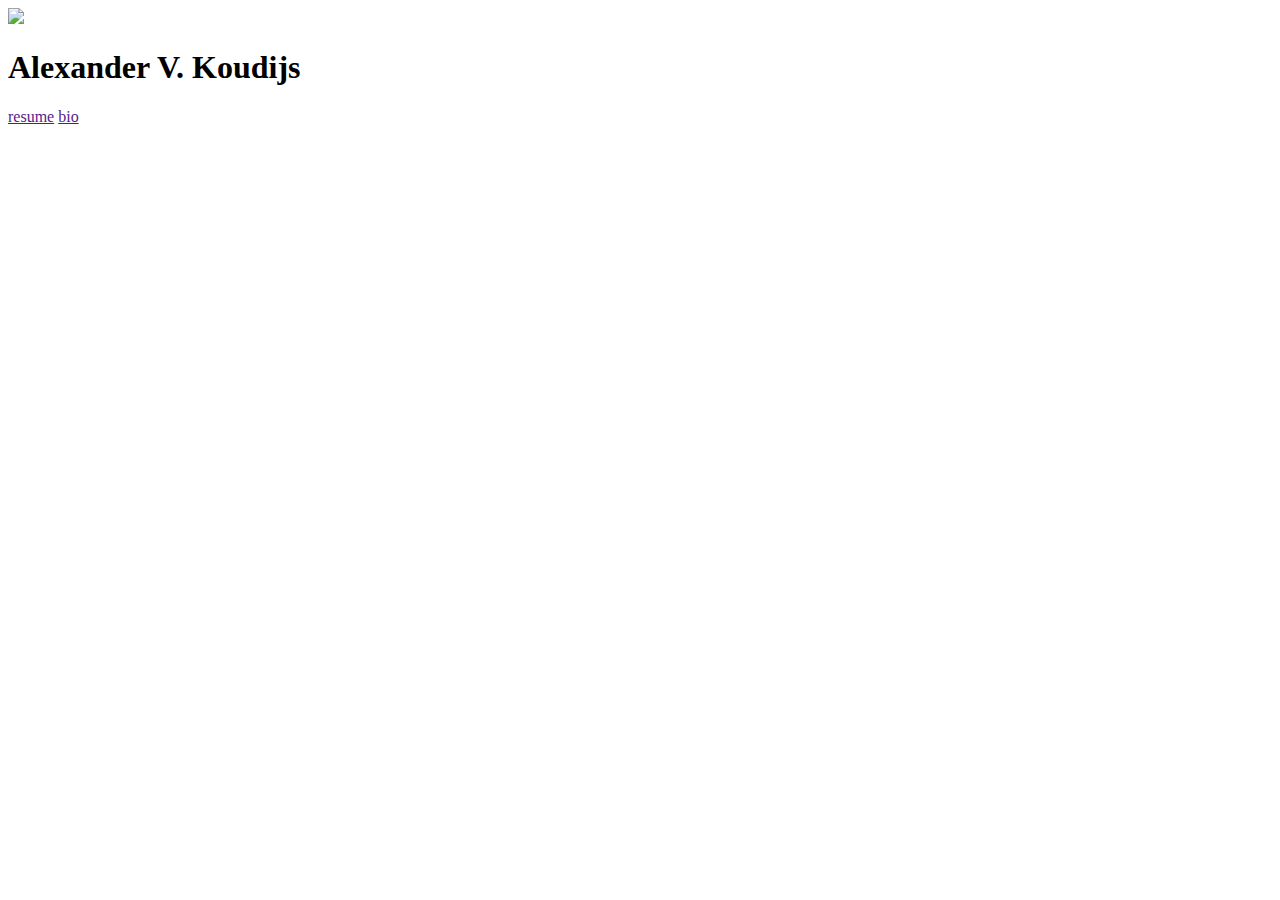
==== index.html @ f6811f3a "added photo of self to index.html" ====
<!doctype html>

<html>
    <head>
        <title>Alexander V. Koudijs</title>
        <meta charset="utf-8">
        <link rel="stylesheet" href="css/________.css" type="text/css">
    </head>
    
    <body>
        <div>
            <img src="pilot.jpg"/>
            <h1>Alexander V. Koudijs</h1>
            <a href="">resume</a>
            <a href="">bio</a>
        </div>
    </body>
</html>
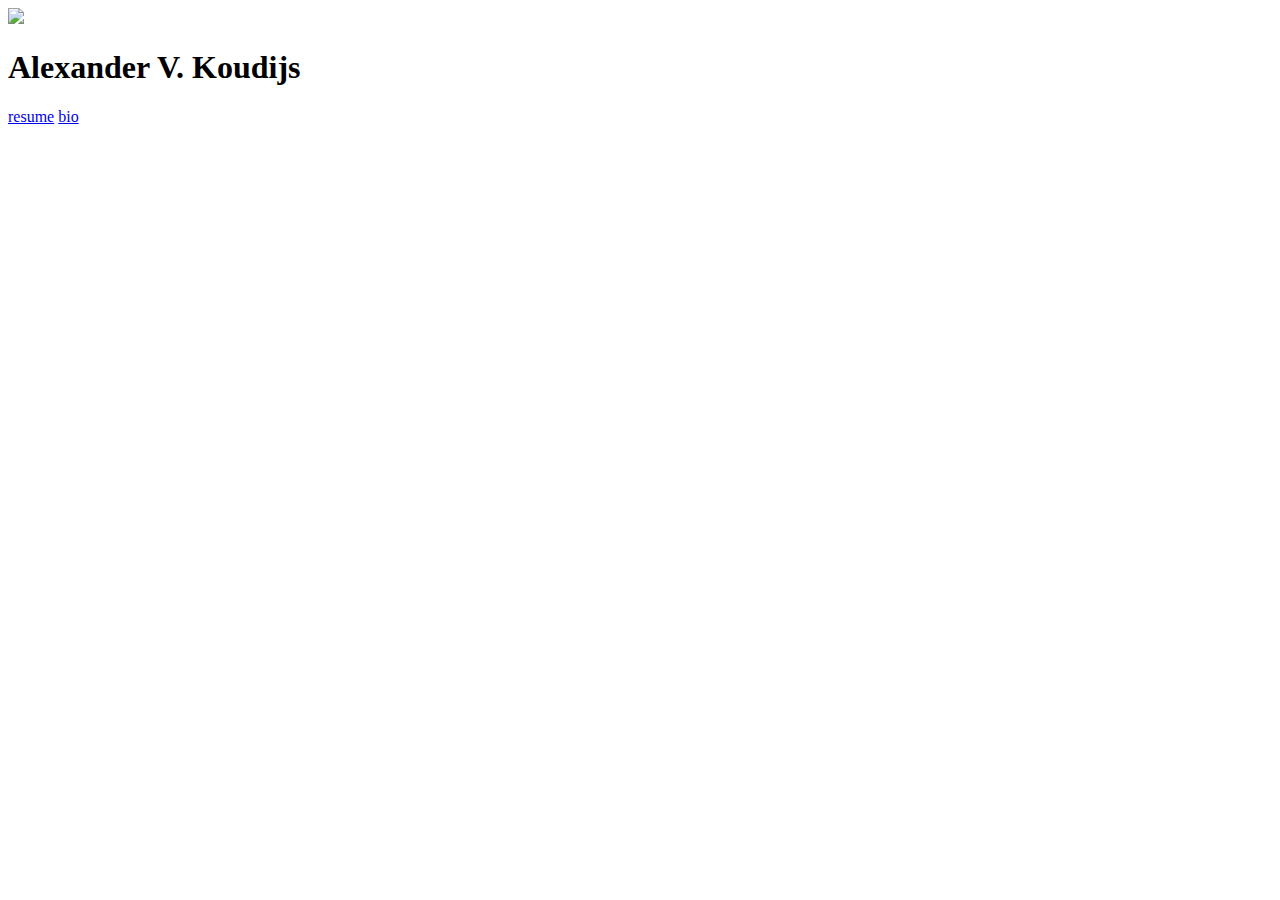
==== commit db452e5d: "added file names for links and added css file name" ====
--- a/index.html
+++ b/index.html
@@ -4,15 +4,15 @@
     <head>
         <title>Alexander V. Koudijs</title>
         <meta charset="utf-8">
-        <link rel="stylesheet" href="css/________.css" type="text/css">
+        <link rel="stylesheet" href="css/mystyle.css" type="text/css">
     </head>
     
     <body>
         <div>
             <img src="pilot.jpg"/>
             <h1>Alexander V. Koudijs</h1>
-            <a href="">resume</a>
-            <a href="">bio</a>
+            <a href="resume.html">resume</a>
+            <a href="bio.html">bio</a>
         </div>
     </body>
 </html>
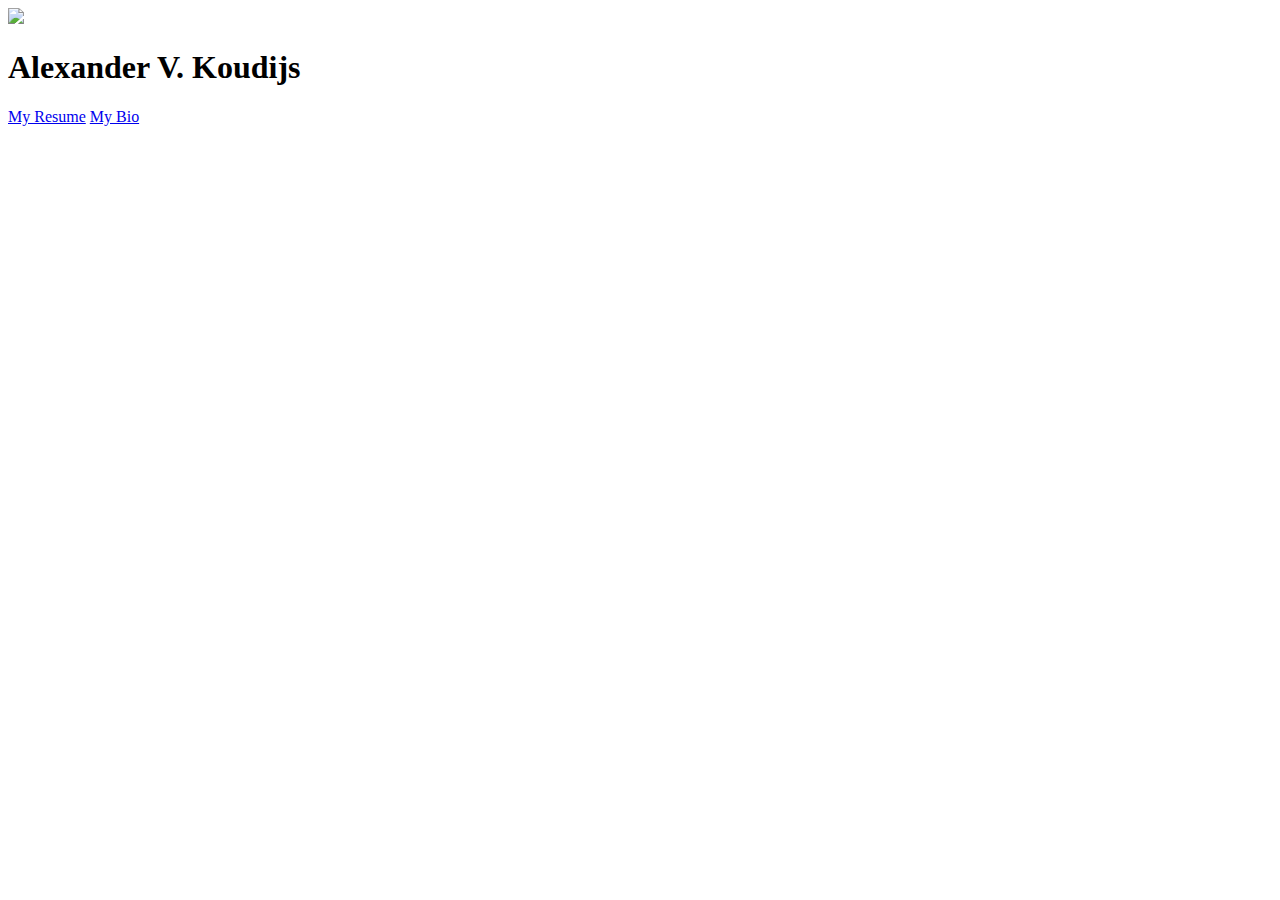
==== commit 253ded5f: "added files: bio.html, resume.html, mystyle.css" ====
--- a/index.html
+++ b/index.html
@@ -8,11 +8,11 @@
     </head>
     
     <body>
-        <div>
-            <img src="pilot.jpg"/>
+        <div class="main-data">
+            <img src="pilot.jpg" class="home-image"/>
             <h1>Alexander V. Koudijs</h1>
-            <a href="resume.html">resume</a>
-            <a href="bio.html">bio</a>
+            <a href="resume.html" class="big-btn">My Resume</a>
+            <a href="bio.html" class="big-btn">My Bio</a>
         </div>
     </body>
 </html>
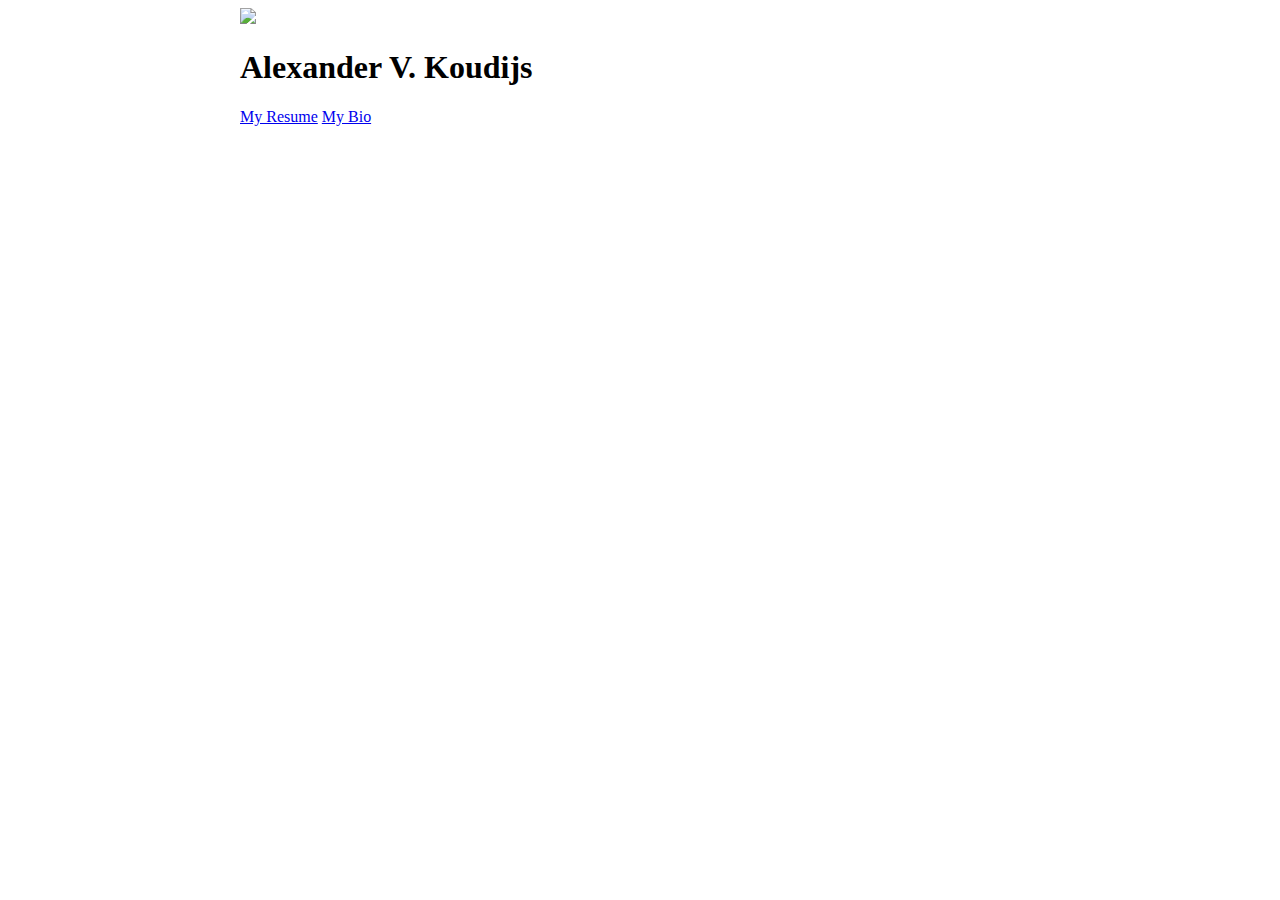
==== commit 16680b05: "small edits" ====
--- a/index.html
+++ b/index.html
@@ -4,13 +4,15 @@
     <head>
         <title>Alexander V. Koudijs</title>
         <meta charset="utf-8">
-        <link rel="stylesheet" href="css/mystyle.css" type="text/css">
+        <link rel="stylesheet" href="mystyle.css" type="text/css">
     </head>
     
     <body>
         <div class="main-data">
-            <img src="pilot.jpg" class="home-image"/>
-            <h1>Alexander V. Koudijs</h1>
+            <img src="pilot.jpg" class="home-image">
+            <p>
+                <h1> Alexander V. Koudijs </h1>
+            </p>
             <a href="resume.html" class="big-btn">My Resume</a>
             <a href="bio.html" class="big-btn">My Bio</a>
         </div>
--- a/mystyle.css
+++ b/mystyle.css
@@ -0,0 +1,15 @@
+/*
+ * mystyle.css - created by Alexander V. Koudijs
+ * 9/25/14
+ */
+
+div.main-data {
+    width: 800px;
+    margin-left: auto;
+    margin-right: auto;
+}
+
+h1 {
+    margin-left: auto;
+    margin-right: auto;
+}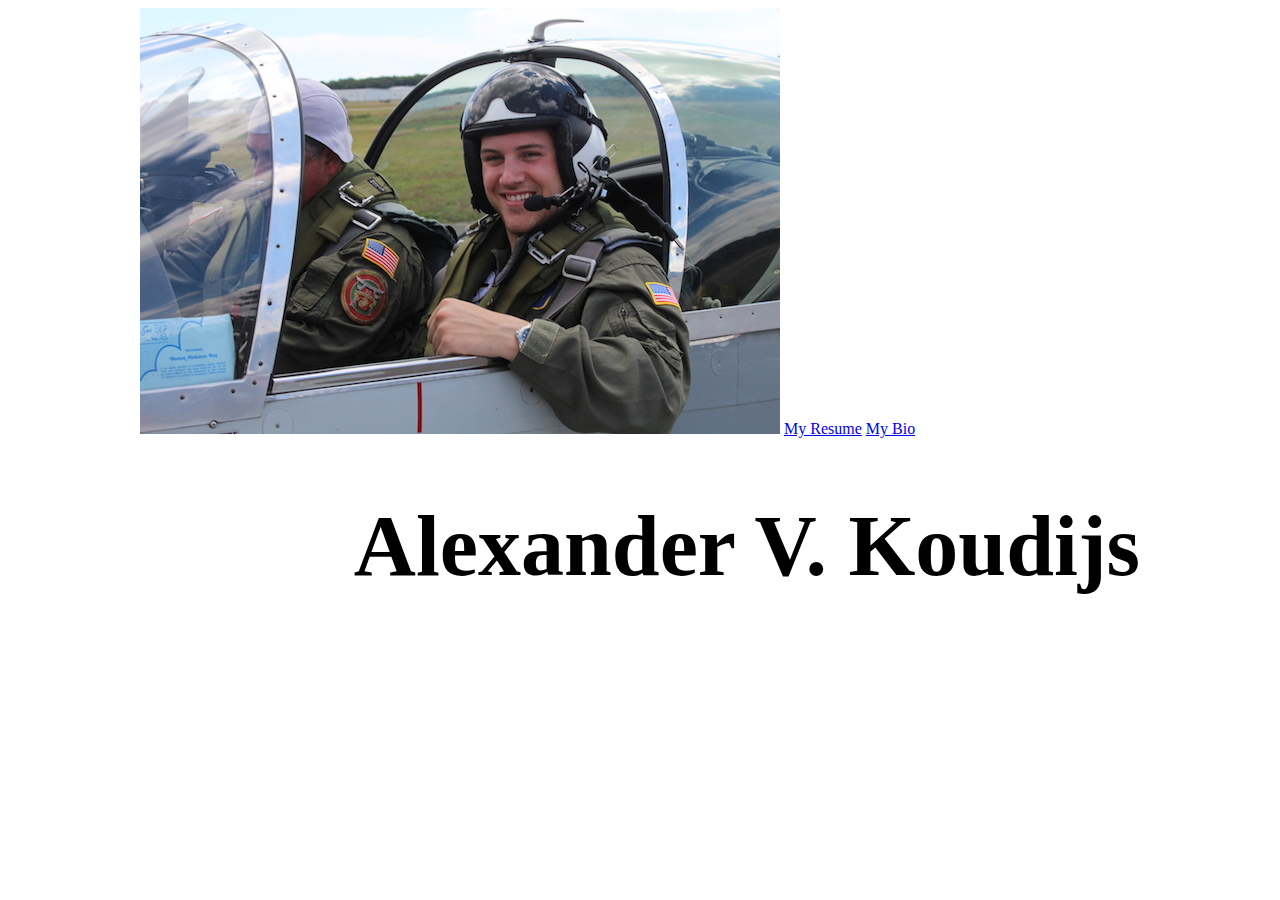
==== commit 1906df35: "began formatting index.html, started css" ====
--- a/index.html
+++ b/index.html
@@ -9,12 +9,10 @@
     
     <body>
         <div class="main-data">
-            <img src="pilot.jpg" class="home-image">
-            <p>
-                <h1> Alexander V. Koudijs </h1>
-            </p>
+            <img src="pilot.jpg" alt="Picture of me in a plane" id="home-image">
             <a href="resume.html" class="big-btn">My Resume</a>
             <a href="bio.html" class="big-btn">My Bio</a>
+            <h1> Alexander V. Koudijs </h1>
         </div>
     </body>
 </html>
--- a/mystyle.css
+++ b/mystyle.css
@@ -2,14 +2,22 @@
  * mystyle.css - created by Alexander V. Koudijs
  * 9/25/14
  */
-
 div.main-data {
-    width: 800px;
+    width: 1000px;
     margin-left: auto;
     margin-right: auto;
 }
 
 h1 {
-    margin-left: auto;
-    margin-right: auto;
+    font-size: 86px;
+    color: black;
+    text-align: right;
+}
+
+a:visited {
+    color: purple;
+}
+
+a:hover {
+    font-weight: bold;
 }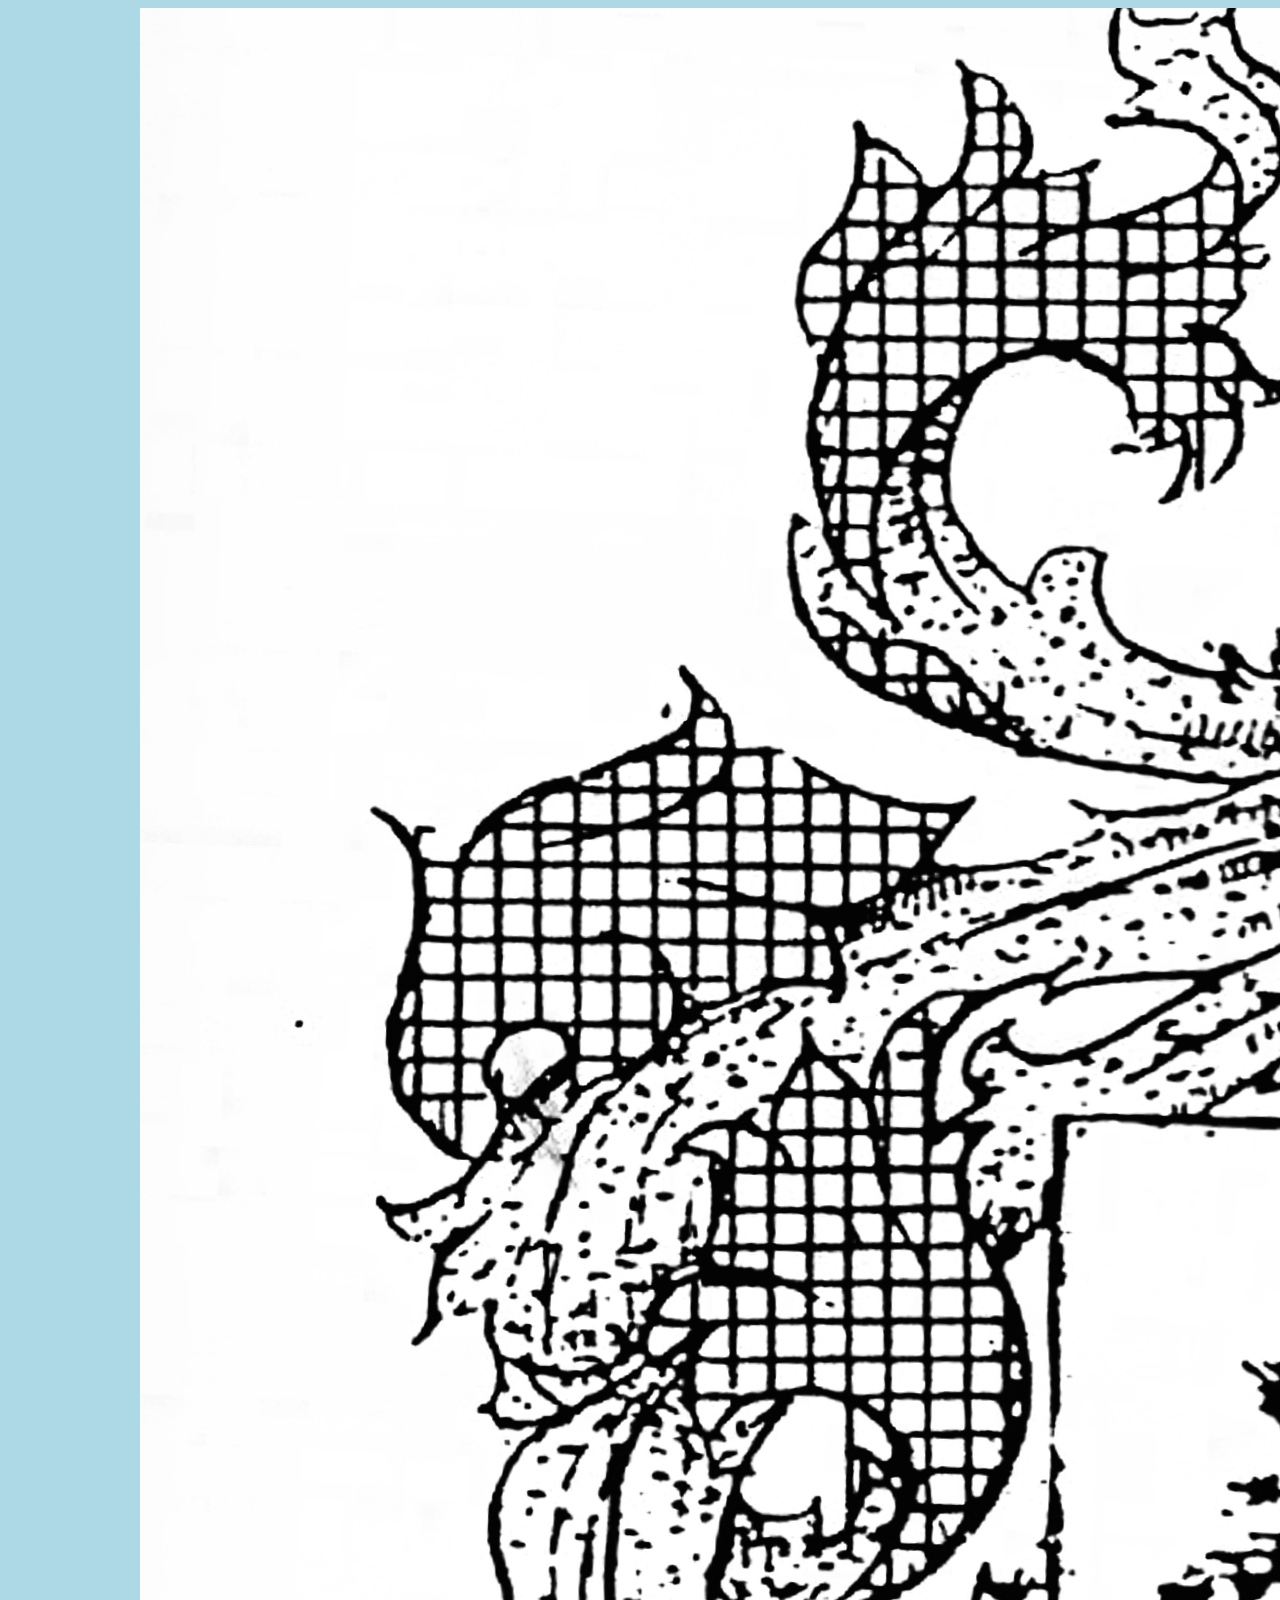
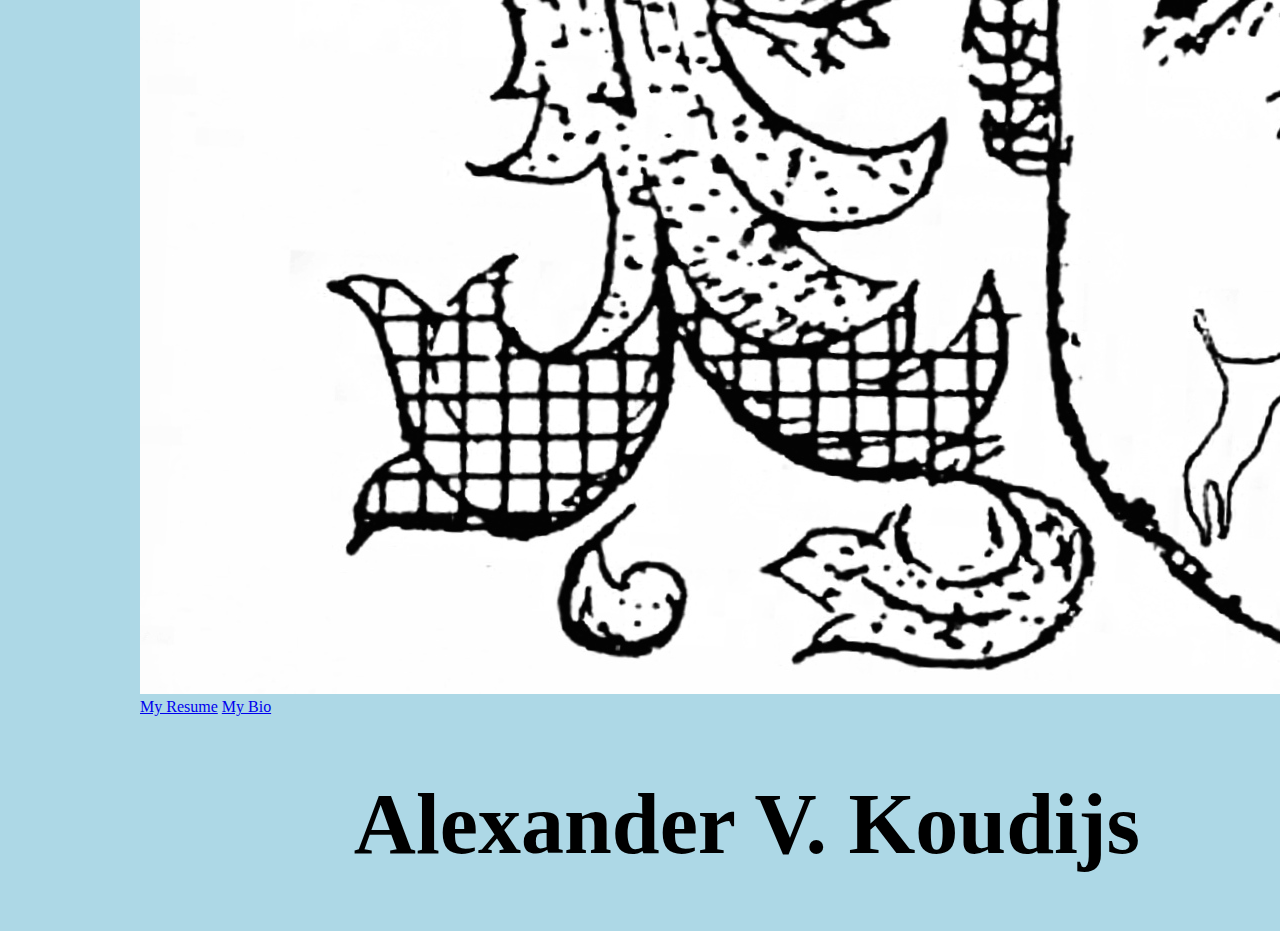
==== commit 10088915: "added crest to home page" ====
--- a/index.html
+++ b/index.html
@@ -9,7 +9,7 @@
     
     <body>
         <div class="main-data">
-            <img src="pilot.jpg" alt="Picture of me in a plane" id="home-image">
+            <img src="crest.jpg" alt="Picture of me in a plane" id="home-image">
             <a href="resume.html" class="big-btn">My Resume</a>
             <a href="bio.html" class="big-btn">My Bio</a>
             <h1> Alexander V. Koudijs </h1>
--- a/mystyle.css
+++ b/mystyle.css
@@ -2,6 +2,11 @@
  * mystyle.css - created by Alexander V. Koudijs
  * 9/25/14
  */
+body {
+    background-color: lightblue;
+}
+
+
 div.main-data {
     width: 1000px;
     margin-left: auto;
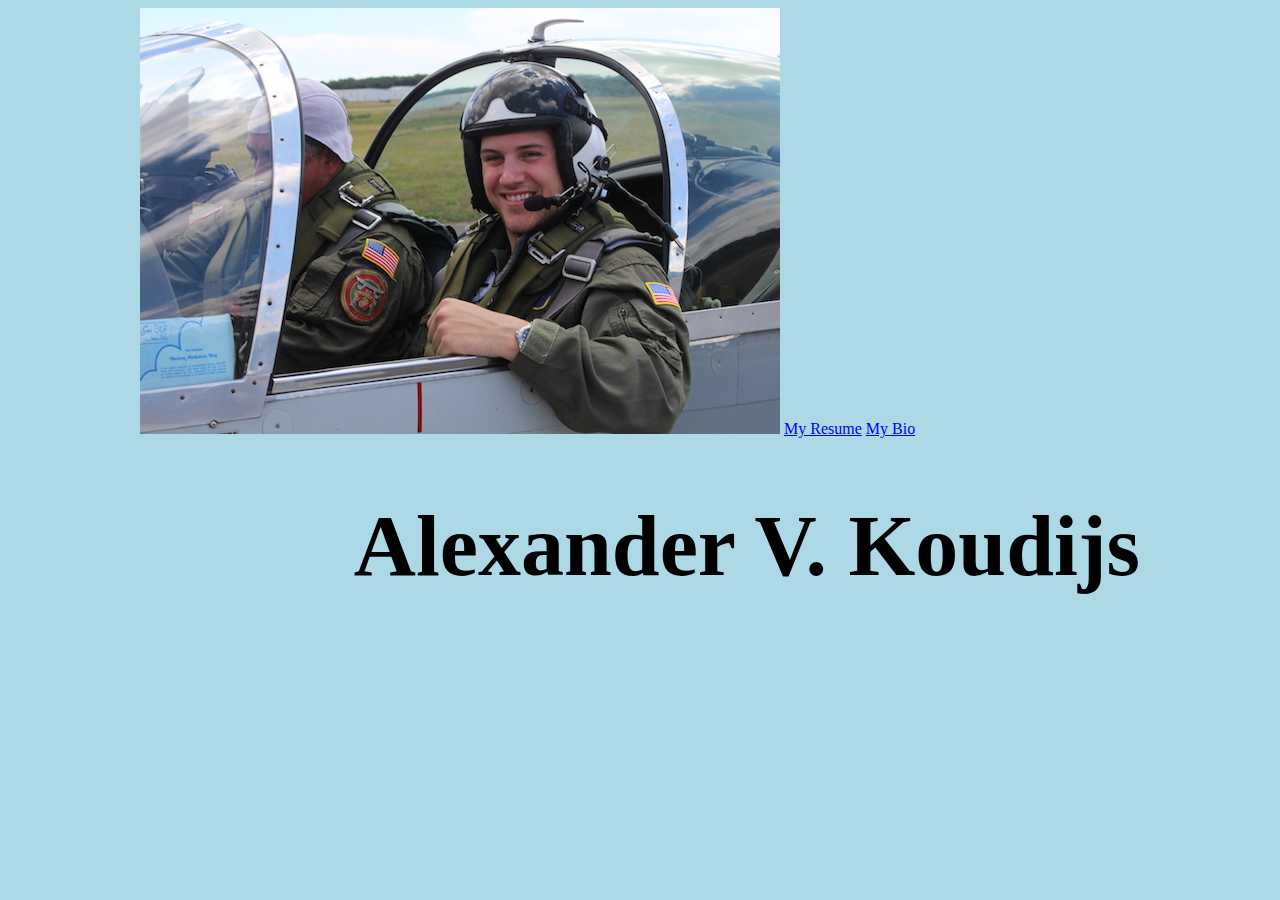
==== commit d46151a7: "changed back to pilot.jpg" ====
--- a/index.html
+++ b/index.html
@@ -9,7 +9,7 @@
     
     <body>
         <div class="main-data">
-            <img src="crest.jpg" alt="Picture of me in a plane" id="home-image">
+            <img src="pilot.jpg" alt="Picture of me in a plane" id="home-image">
             <a href="resume.html" class="big-btn">My Resume</a>
             <a href="bio.html" class="big-btn">My Bio</a>
             <h1> Alexander V. Koudijs </h1>
